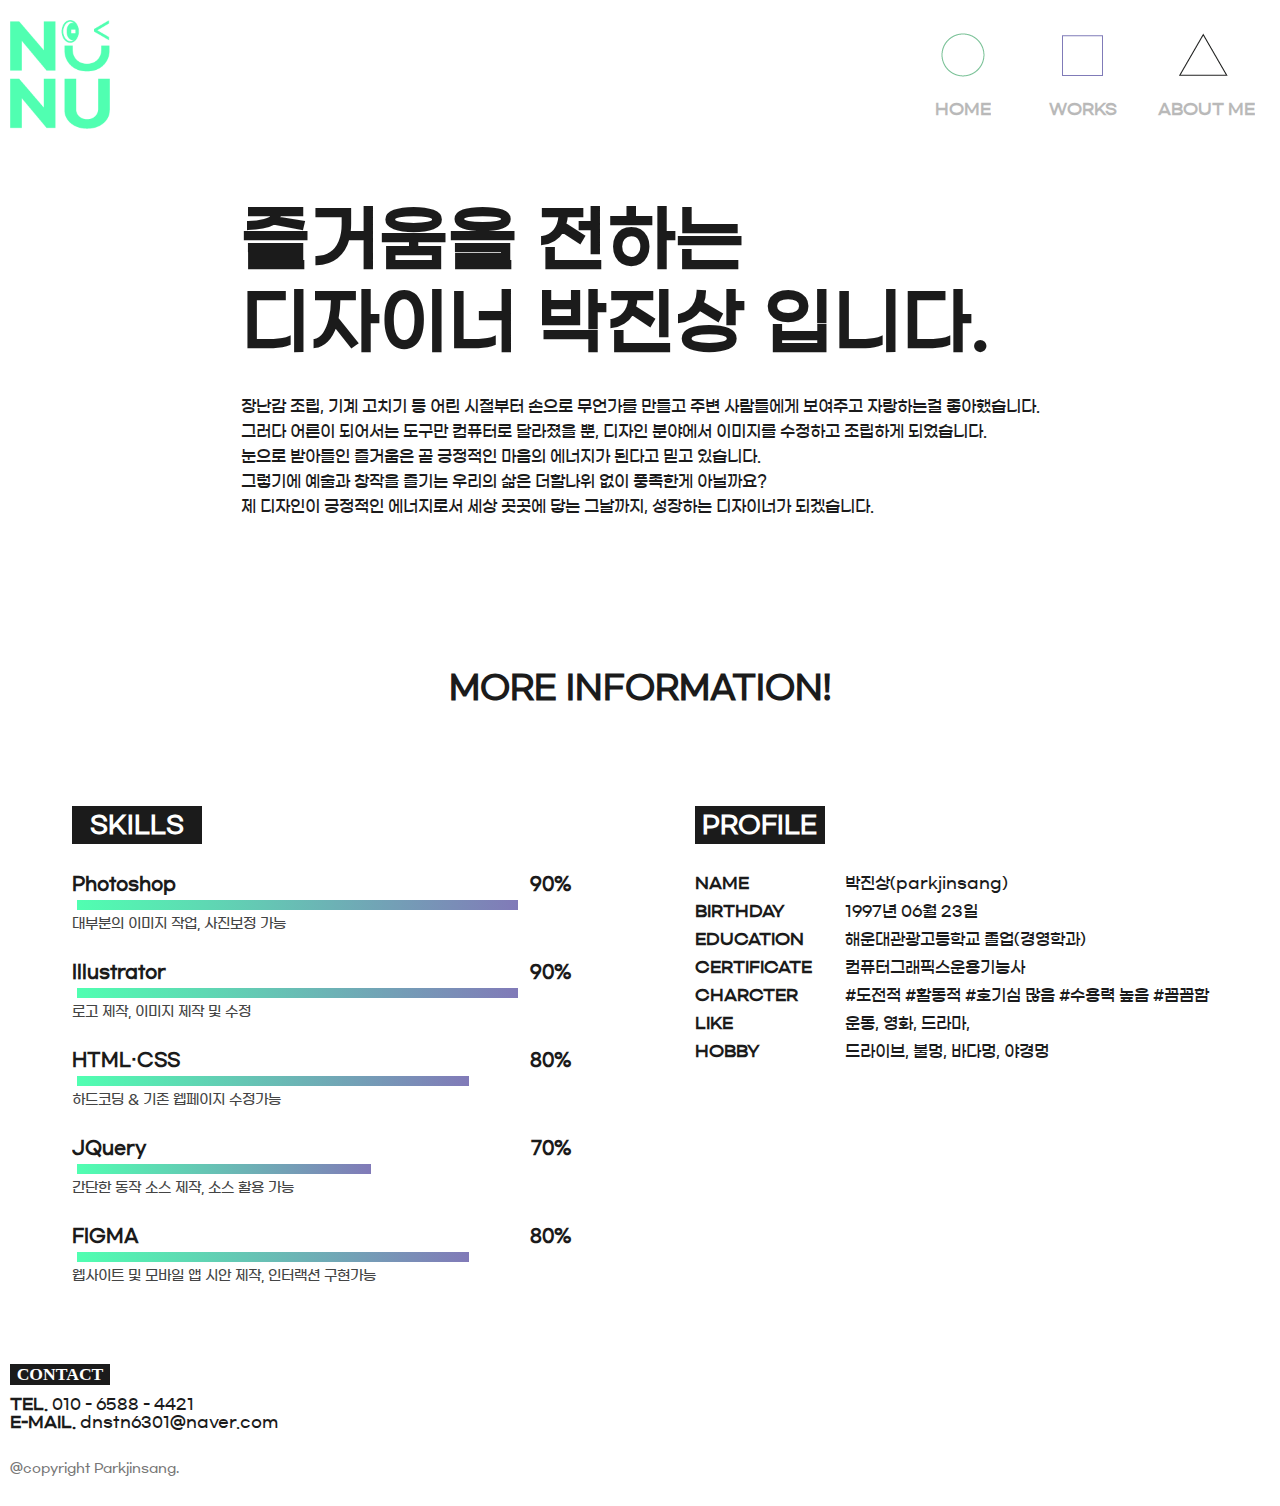
==== intro.html @ a831741a "Add files via upload" ====
<!DOCTYPE html>
<html lang="ko">
<head>
    <meta charset="UTF-8">
    <meta http-equiv="X-UA-Compatible" content="IE=edge">
    <meta name="viewport" content="width=device-width, initial-scale=1.0">
    <link rel="stylesheet" type="text/css" href="css/common.css">
    <link rel="stylesheet" type="text/css" href="css/intro.css">
    <link rel="stylesheet" type="text/css" href="css/media_intro.css">
    <script src="js/jquery-3.1.1.min.js"></script>
    <script src="js/jquery-migrate-3.0.0.js"></script>
    <script src="js/common.js"></script>
    <title>PORTFOLIO ABOUT ME</title>
</head>
<body>
<div class="inner">
    <header id="header">
        <div class="logo">
            <a href="./index.html"><img src="img/logo_02.png"></a>
        </div>
        <nav id="nav">
            <ul>
                <li><a href="./index.html"><img src="img/menu_01.png" alt="home으로가기"></a><span>HOME</span></li>
                <li><a href="./web.html"><img src="img/menu_02.png" alt="작업물보기"></a><span>WORKS</span></li>
                <li><a href="./intro.html"><img src="img/menu_03.png" alt="프로필페이지"></a><span>ABOUT ME</span></li>
            </ul>
        </nav>
    </header>
    <section id="profile">
        <div class="profile_text">
            <div class="profile_h2"><h2>즐거움을 전하는<br>디자이너 박진상 입니다.</h2></div>
            <div class="profile_text2">장난감 조립, 기계 고치기 등 어린 시절부터 손으로 무언가를 만들고 주변 사람들에게 보여주고 자랑하는걸 좋아했습니다.
            <br>그러다 어른이 되어서는 도구만 컴퓨터로 달라졌을 뿐, 디자인 분야에서 이미지를 수정하고 조립하게 되었습니다.
            <br>눈으로 받아들인 즐거움은 곧 긍정적인 마음의 에너지가 된다고 믿고 있습니다. 
            <br>그렇기에 예술과 창작을 즐기는 우리의 삶은 더할나위 없이 풍족한게 아닐까요? 
            <br>제 디자인이 긍정적인 에너지로서 세상 곳곳에 닿는 그날까지, 성장하는 디자이너가 되겠습니다.</div>
        </div>
    </section>
    <h2 class="title"><spav>MORE</span> INFORMATION!</h2>
    <section id="more_pro">
            <div class="skill-progress">
                <h2 class="title2">SKILLS</h2>
                <div class="item">
                    <p>
                        <span>Photoshop</span>
                        <span>90%</span>
                    </p>
                    <div class="progress">
                        <div class="progress-level" style="width:90%"></div>
                    </div>
                    <p class="more">대부분의 이미지 작업, 사진보정 가능</p>
                </div>
                <div class="item">
                    <p>
                        <span>Illustrator</span>
                        <span>90%</span>
                    </p>
                    <div class="progress">
                        <div class="progress-level" style="width:90%"></div>
                    </div>
                    <p class="more">로고 제작, 이미지 제작 및 수정</p>
                </div>
                <div class="item">
                    <p>
                        <span>HTML·CSS</span>
                        <span>80%</span>
                    </p>
                    <div class="progress">
                        <div class="progress-level" style="width:80%"></div>
                    </div>
                    <p class="more">하드코딩 & 기존 웹페이지 수정가능</p>
                </div>
                <div class="item">
                    <p>
                        <span>JQuery</span>
                        <span>70%</span>
                    </p>
                    <div class="progress">
                        <div class="progress-level" style="width:60%"></div>
                    </div>
                    <p class="more">간단한 동작 소스 제작, 소스 활용 가능</p>
                </div>
                <div class="item">
                    <p>
                        <span>FIGMA</span>
                        <span>80%</span>
                    </p>
                    <div class="progress">
                        <div class="progress-level" style="width:80%"></div>
                    </div>
                    <p class="more">웹사이트 및 모바일 앱 시안 제작, 인터랙션 구현가능 </p>
                </div>
            </div>
            <div class="info">
                <h2 class="title2">PROFILE</h2>
                <p><span class="s_tit">NAME</span> 박진상(parkjinsang)</p>
                <p><span class="s_tit">BIRTHDAY</span> 1997년 06월 23일</p>
                <p><span class="s_tit">EDUCATION</span> 해운대관광고등학교 졸업(경영학과)</p>
                <p><span class="s_tit">CERTIFICATE</span> 컴퓨터그래픽스운용기능사</p>
                <p><span class="s_tit">CHARCTER</span> #도전적 #활동적 #호기심 많음 #수용력 높음 #꼼꼼함</p>
                <p><span class="s_tit">LIKE</span> 운동, 영화, 드라마, </p>
                <p><span class="s_tit">HOBBY</span>드라이브, 불멍, 바다멍, 야경멍</p>
            </div>
            <!-- skill-progress -->   
    </section>
    <footer id="footer">
        <div class="cont">
            <p>CONTACT</p>
            <p><span>TEL.</span> 010 - 6588 - 4421</P>
            <p><span>E-MAIL.</span> dnstn6301@naver.com</p>
            <p>@copyright Parkjinsang.</p>
        </div>
    </footer>
</div>
</body>
</html>
---- css/common.css ----
@charset "utf-8";

/* 한글폰트 */
@font-face{font-family:gmarket;src: url(../font/GmarketSansTTFMedium.woff);font-weight:300;}
@font-face{font-family:gmarketL;src: url(../font/GmarketSansTTFLight.woff);font-weight:100;}
@font-face{font-family:gmarketB; src: url(../font/GmarketSansTTFBold.woff);font-weight:500;}

/* 영문폰트 */  
@font-face{font-family:pluslight; src: url(../font/PlusJakartaSans-Light.woff);font-weight:100;}
@font-face{font-family:plusbold; src: url(../font/PlusJakartaSans-Bold.woff);font-weight:500;}
@font-face{font-family:plusboldex; src: url(../font/PlusJakartaSans-ExtraBoldItalic.woff);font-weight:700;}
@font-face{font-family:jalnan; src: url(../font/Jalnan.woff);font-weight:700;}
 
* {margin:0; padding:0;transition:0.3s;} 
html{font-size:16px;}
body{color:#1b1b1b;font-size:1rem;font-family:plus , gmarket; }
ul, li, ol {
    list-style: none;
}
a{
    text-decoration:none;
    color:inherit;
}
#wrap {
    overflow-x: hidden;}
.inner{max-width:1700px; margin:0 auto;}
.logo img{width:100px;}
.logo {padding-top:20px;}

/* 스크롤바 디자인 */
body::-webkit-scrollbar {
    width: 6px;  /* 스크롤바의 너비 */
}
body::-webkit-scrollbar-thumb {
    height: 30%; /* 스크롤바의 길이 */
    background: #817ab8; /* 스크롤바의 색상 */
    border-radius: 10px;
}
body::-webkit-scrollbar-track {
    background: rgba(33, 122, 244, 0.1);  /*스크롤바 뒷 배경 색상*/
}

.body::-webkit-scrollbar {
    width: 6px;  /* 스크롤바의 너비 */
}
.body::-webkit-scrollbar-thumb {
    height: 100px; /* 스크롤바의 길이 */
    background: #eee; /* 스크롤바의 색상 */
    border-radius: 10px;
}
.body::-webkit-scrollbar-track {
    background: rgba(33, 122, 244, 0.1);  /*스크롤바 뒷 배경 색상*/
}
---- css/intro.css ----
/* 주조색, 보조색 초록#50ffb1 , 보라#817ab8*, 검정#1b1b1b */
#header {
    margin-bottom:50px;
    display:flex;
    flex-direction: row;
    flex-wrap:nowrap;
    justify-content:space-between;
}

#nav ul{
    display:flex;
    flex-direction:row;
    flex-wrap:nowrap;
    justify-content:space-between;
}
#nav ul li{
    padding-bottom:20px;
    font-weight:700;
    position:relative;
    margin:10px 15px;
    /* overflow:hidden; */
}
#nav ul a, #nav ul img{
    display:block;
    padding:10px;
    text-align: center;
}
#nav span{
    display:block;
    text-align:center;
    opacity:0.3;
}
#nav li:hover span{
    opacity:1;
    transition:0.3s;
}

#nav li::after{
    content:'';
    display:block;
    height:2px;
    width:30px;
    margin-top:5px;
    margin-bottom:20px;
    position:absolute;
    right:-100%;
    width:100%;
    transition:0.3s;
    opacity:0;
}

#nav li:hover::after{
    right:0;
    opacity:1;
}

#nav li:nth-child(1)::after{
    background-color:#50ffb1;
}
#nav li:nth-child(2)::after{
    background-color:#817ab8;
}
#nav li:nth-child(3)::after{
    background-color:#1b1b1b;
}


#profile {
    display: flex;
    flex-direction: row;
    flex-wrap:nowrap;
    justify-content: space-around;
    margin-bottom:150px;
}
/* #profile div{
    width:calc((100% - 50px)/2);
} */
.profile_text {
    margin: auto 0;
}
.profile_text2 {
    line-height: 25px;
    word-break:keep-all;
}
.profile_h2{
    font-weight:500;
    font-size:3rem;
    margin-bottom:30px;
    position:relative;
      /* (64px X 100) / 1280(px) = 5(vw) */
}
.profile_text2 {
    line-height:25px;
}
.profile_img {width:30%; }
.profile_img img{
    width:100%;
}
h2.title{
    font-weight:700;
    font-size:2rem;
    margin-bottom:100px;
    position:relative;
    text-align: center;
} 

#more_pro{
    display:flex;
    flex-direction:row;
    flex-wrap: wrap;
    justify-content:space-around;
    margin-bottom:50px;
}


/* PROGRESSBAR */
.skill-progress{
    width: 500px;
    /* box-shadow: 0 20px 50px rgba(0, 0, 0, 0.089); */
}

.title2{
    text-align: center;
    margin-bottom:30px;
    background-color: #1b1b1b;
    color:#fff;
    width:120px;
    padding:5px;
}
.item {
    transition: 0.4s;
    margin-bottom:30px;
}

.item p{
    overflow: hidden;   /*p태그 높이 회복*/
    margin-bottom : 0;      /* p태그 자체가 차지하는 마진을 없애기 */
}
.item p span{
    font-size:1.1rem;
    font-weight:700;
}

.item p.more{
    font-size:0.9rem;
    color:#444444; 
    }

/* p태그안에 있는 span을 왼쪽, 오른쪽 정렬을 시켜야함 */
.item p span:nth-child(1){  /*span:first-child*/
    float : left;
}
.item p span:nth-child(2){  /*span:end-child*/
    float: right;
}
.progress{
    padding : 5px;
    border-radius: 3px;
}
/* 그라데이션 막대 */
.progress-level{
    height: 10px;
    background : linear-gradient(to right, #50ffb1, #817ab8);   /*방향(deg각도도 가능), 시작색상, 종료색상*/
    animation: ani;
    animation-duration: 1s;                               /*1초만에 발생한 애니메이션이 끝나게 함*/

    animation-fill-mode: both; 
    /*애니메이션이 반복이 끝나면 -> 무조건 keyframe에서 100%구간에 머무르게 해라
    애니메이션은 기본적으로, 0%->100%->0%로 진행됨. 
    근데, animation-fill-mode 설정이 없으면 100%구간에서 멈추지 않고 애니메이션이 부자연스러움
    100%구간에서 멈추게 해서 -> 로딩 후, 바로 꽉찬 막대를 만들기 위해 fill-mode를 사용
    */
}

/* 처음 로드될 때, 그라데이션바들이 서서히 차오르는 애니메이션 주기 */
@keyframes ani{
    0%{
        width: 0;   /*시작할 때만 width가 0이게만 하면 됨*/
    }
}

.skill-progress .item:nth-of-type(1) .progress-level{
    animation-delay: 0s;
}
.skill-progress .item:nth-of-type(2) .progress-level{
    animation-delay: 0.2s;
}
.skill-progress .item:nth-of-type(3) .progress-level{
    animation-delay: 0.4s;
}
.skill-progress .item:nth-of-type(4) .progress-level{
    animation-delay: 0.6s;
}
/* skillprogress  끝 */



#more_pro .info span:nth-child(odd){
    display:inline-block;
    width:120px;
    font-weight:700;
    margin-right: 30px;
    float:left;
}

#more_pro .info p {
    margin-bottom:10px;
}
#footer{
    display:flex;
    flex-direction: row;
    flex-wrap:nowrap;
    justify-content:space-between;
    padding-bottom:30px;

}
#footer div{margin:auto 0;}
#footer .cont p:first-child{
    font-family:plus;
    font-size:1.1rem;
    font-weight:700;
    background-color:#1b1b1b;
    color:#ffffff;
    text-align: center;
    width:100px;
    margin-bottom:10px;
}
#footer .cont span{
    font-weight:700;
}
#footer .cont p:last-child{
    font-size:0.8rem;
    color:#777;
    padding-top:30px;
}
---- css/media_intro.css ----
@media all and (max-width:1700px){
.inner{margin-left:10px;margin-right: 10px;}
}

@media all and (max-width:1024px){
    .profile_h2{
        font-size:2.3rem;
        word-break:keep-all;
    }
    .profile_h2 span{
        /* display: block;
        width:300px;height:200px;
        background:url('../img/sticker.png') no-repeat;
        position: absolute;
        top:calc(100% - 200px); right:-10%;  */
        z-index:-1;
        opacity:0.3;
    }
}
@media all and (max-width:800px){
    .logo img {
        width: 80px;
    }
    #nav{
        transform: translate(-50px , 0);
    }
    #nav ul li {
        margin:5px;
        /* overflow: hidden; */
        font-size:1rem;
    }
}
@media all and (max-width:400px){
    #nav ul li {
        font-size:0.8rem;
    }
    #nav {
        transform: translate(0px , 0);
    }
    #nav ul a, #nav ul img {
        padding: 3px;
        text-align: center;
    }
}
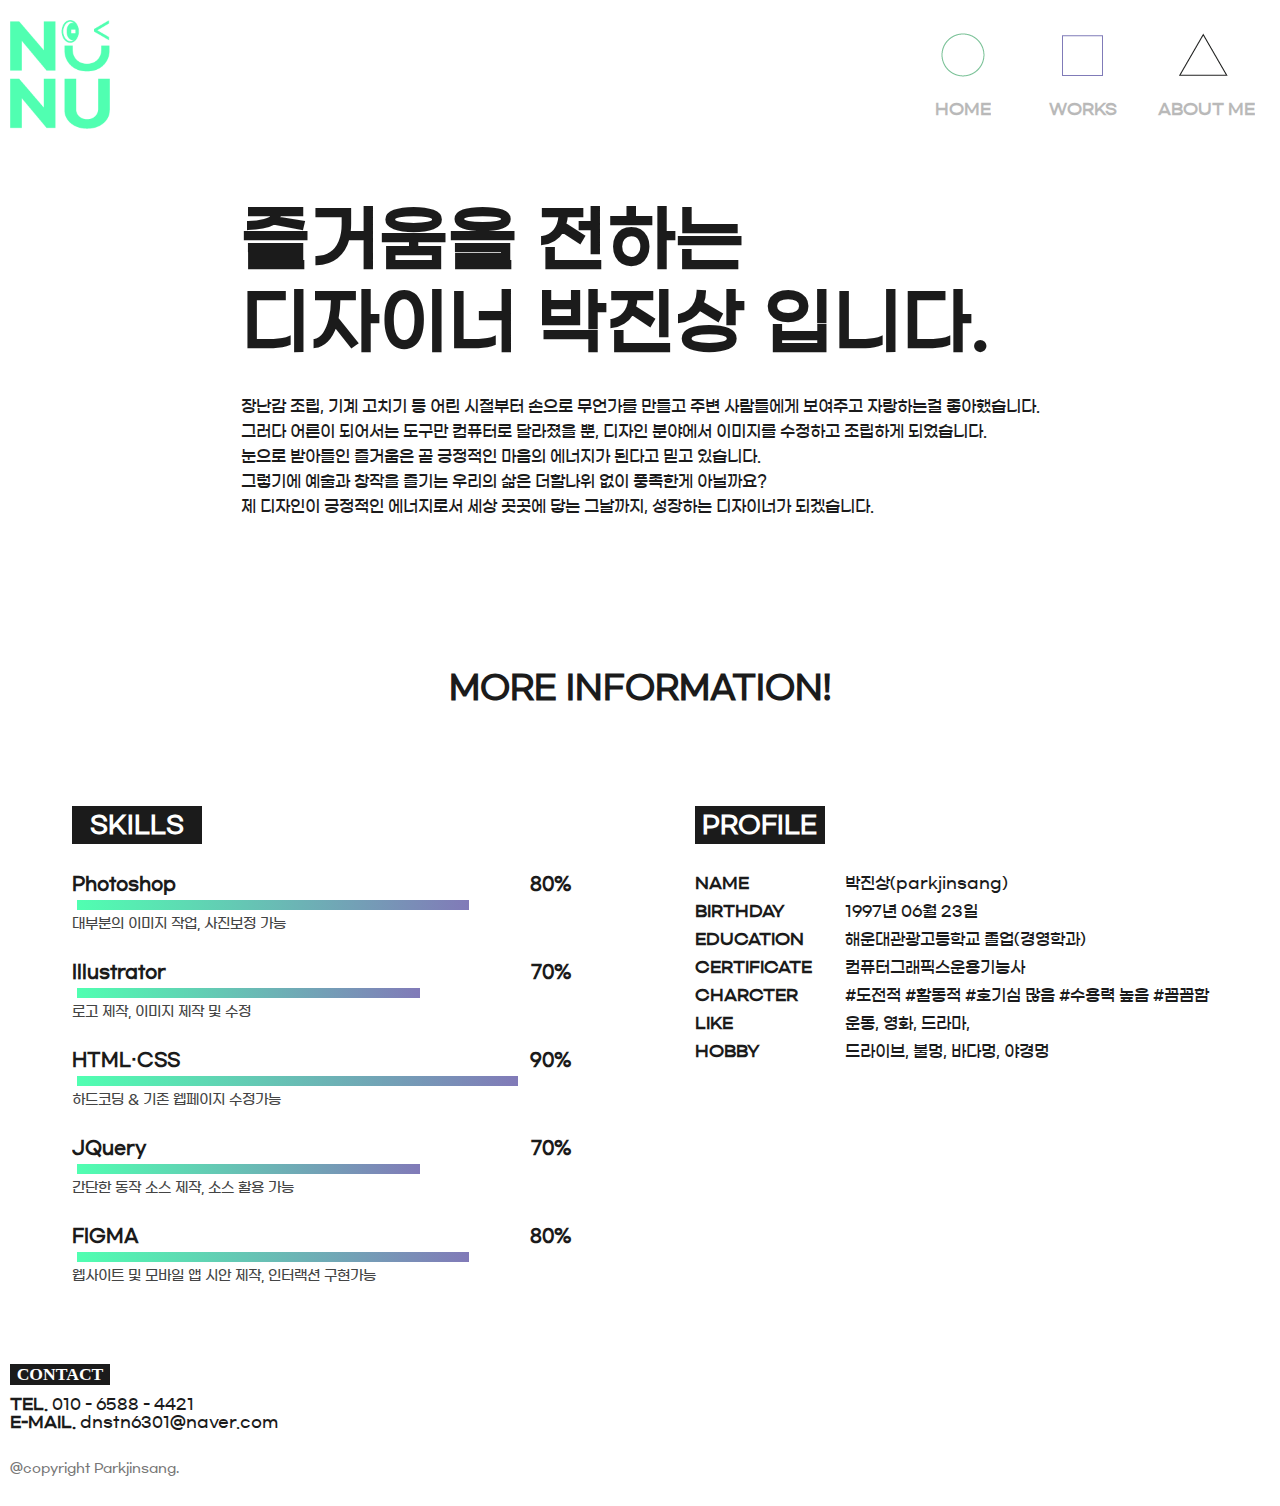
==== commit 7b9b7385: "Update intro.html" ====
--- a/intro.html
+++ b/intro.html
@@ -43,30 +43,30 @@
                 <div class="item">
                     <p>
                         <span>Photoshop</span>
-                        <span>90%</span>
+                        <span>80%</span>
                     </p>
                     <div class="progress">
-                        <div class="progress-level" style="width:90%"></div>
+                        <div class="progress-level" style="width:80%"></div>
                     </div>
                     <p class="more">대부분의 이미지 작업, 사진보정 가능</p>
                 </div>
                 <div class="item">
                     <p>
                         <span>Illustrator</span>
-                        <span>90%</span>
+                        <span>70%</span>
                     </p>
                     <div class="progress">
-                        <div class="progress-level" style="width:90%"></div>
+                        <div class="progress-level" style="width:70%"></div>
                     </div>
                     <p class="more">로고 제작, 이미지 제작 및 수정</p>
                 </div>
                 <div class="item">
                     <p>
                         <span>HTML·CSS</span>
-                        <span>80%</span>
+                        <span>90%</span>
                     </p>
                     <div class="progress">
-                        <div class="progress-level" style="width:80%"></div>
+                        <div class="progress-level" style="width:90%"></div>
                     </div>
                     <p class="more">하드코딩 & 기존 웹페이지 수정가능</p>
                 </div>
@@ -76,7 +76,7 @@
                         <span>70%</span>
                     </p>
                     <div class="progress">
-                        <div class="progress-level" style="width:60%"></div>
+                        <div class="progress-level" style="width:70%"></div>
                     </div>
                     <p class="more">간단한 동작 소스 제작, 소스 활용 가능</p>
                 </div>
@@ -113,4 +113,4 @@
     </footer>
 </div>
 </body>
-</html>+</html>
